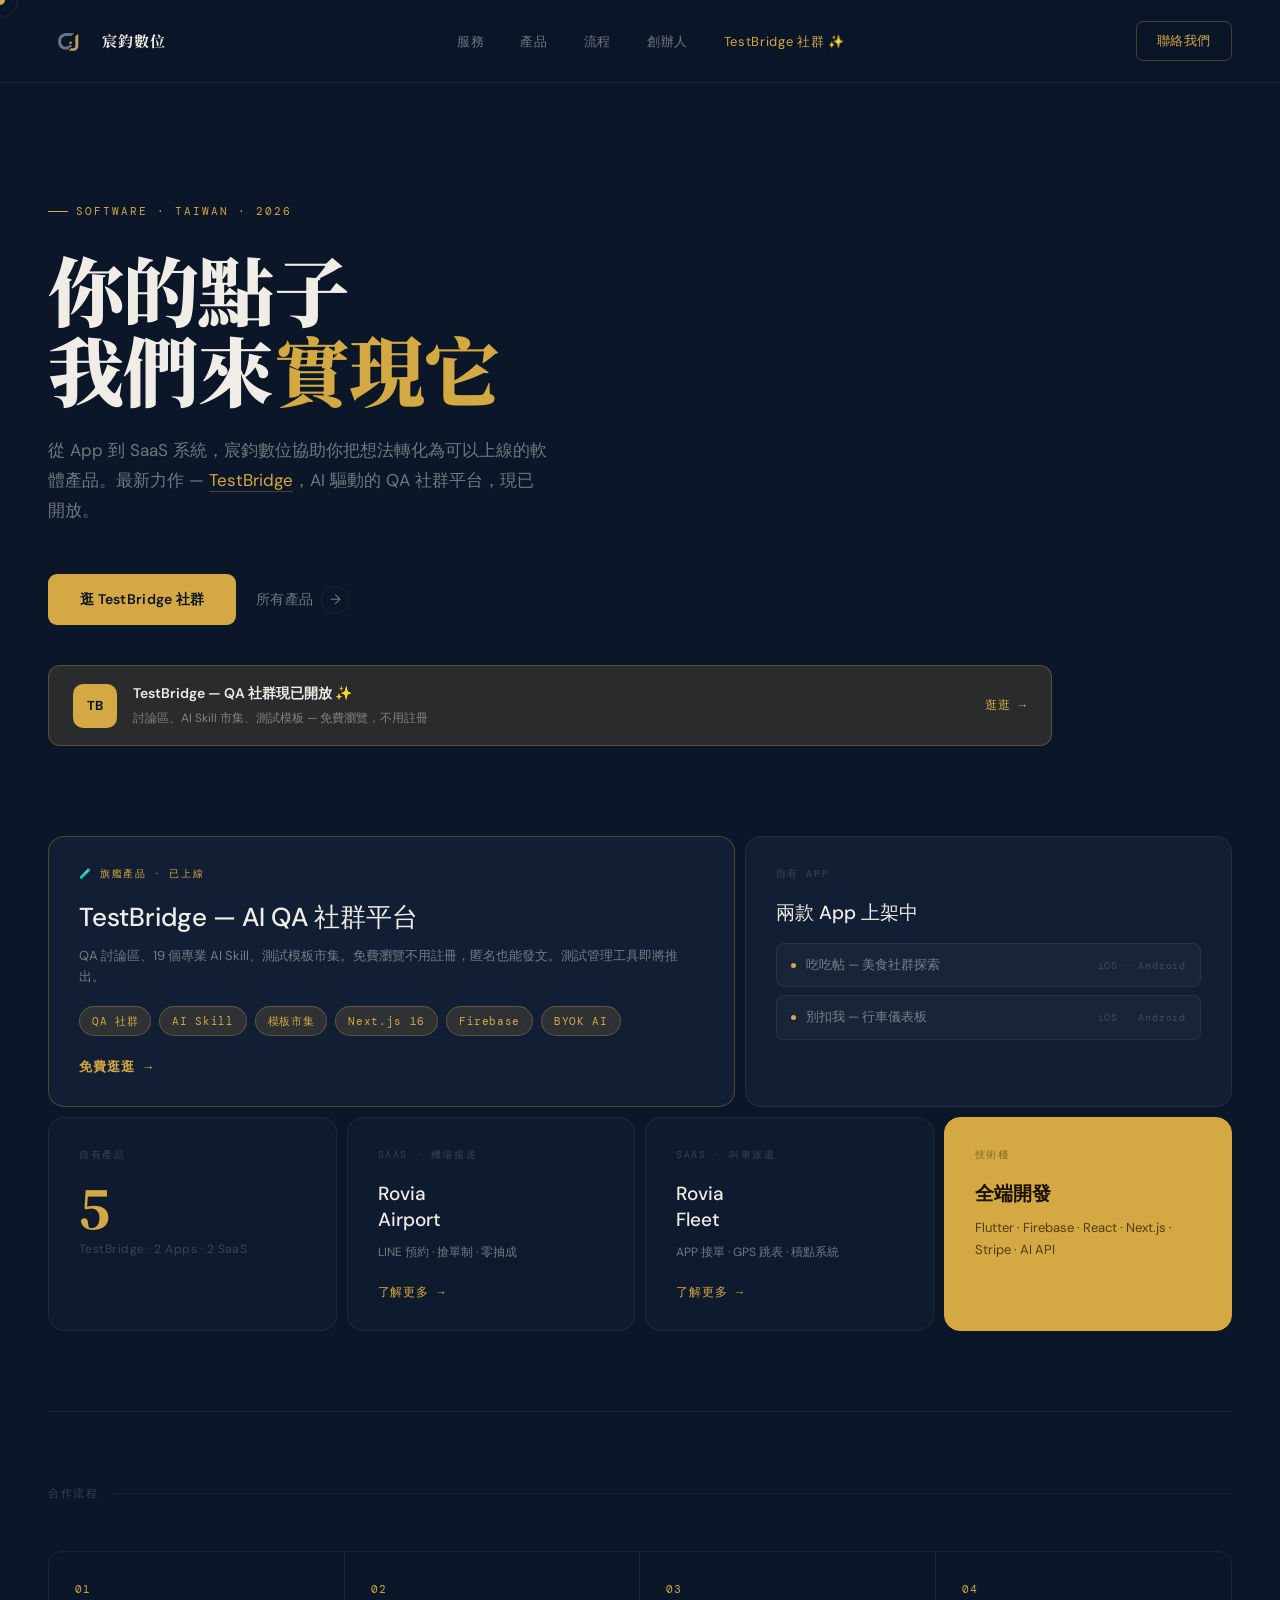
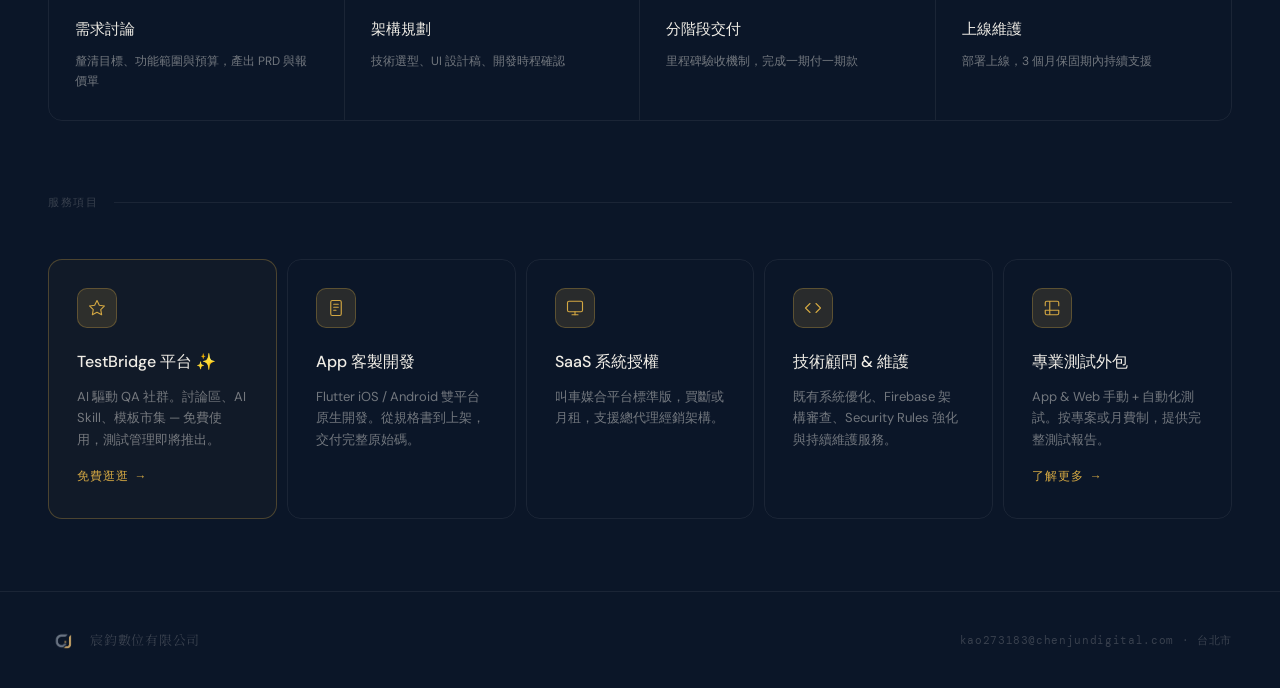
==== index.html @ acf4fe5e "Update favicon to official logo" ====
<!DOCTYPE html>
<html lang="zh-TW">
<head>
  <meta charset="UTF-8">
  <link rel="icon" type="image/png" href="/favicon.png?v=20260512">
  <meta name="viewport" content="width=device-width, initial-scale=1.0">
  <title>宸鈞數位 — 你的點子，我們來實現</title>
  <meta name="description" content="宸鈞數位是台灣軟體開發工作室，專注 Flutter、Firebase、React。App 客製開發、SaaS 系統授權、專業測試外包，一條龍服務。">
  <meta name="keywords" content="宸鈞數位, Flutter開發, Firebase, App開發, SaaS, 軟體外包, 台灣軟體公司, 叫車系統, 測試外包">
  <meta name="author" content="宸鈞數位有限公司">
  <link rel="canonical" href="https://chenjundigital.com/">

  <meta property="og:type" content="website">
  <meta property="og:url" content="https://chenjundigital.com/">
  <meta property="og:title" content="宸鈞數位 — 你的點子，我們來實現">
  <meta property="og:description" content="台灣軟體開發工作室。Flutter App、Firebase 後端、SaaS 系統授權、專業測試外包。">
  <meta property="og:image" content="https://chenjundigital.com/og-image.png">
  <meta property="og:locale" content="zh_TW">
  <meta property="og:site_name" content="宸鈞數位">

  <meta name="twitter:card" content="summary_large_image">
  <meta name="twitter:url" content="https://chenjundigital.com/">
  <meta name="twitter:title" content="宸鈞數位 — 你的點子，我們來實現">
  <meta name="twitter:description" content="台灣軟體開發工作室。Flutter App、Firebase 後端、SaaS 系統授權。">
  <meta name="twitter:image" content="https://chenjundigital.com/og-image.png">

  <script type="application/ld+json">
  {
    "@context": "https://schema.org",
    "@type": "Organization",
    "name": "宸鈞數位有限公司",
    "alternateName": "Chen-Jun Digital",
    "url": "https://chenjundigital.com",
    "logo": "https://chenjundigital.com/chenjun-logo.png",
    "contactPoint": {
      "@type": "ContactPoint",
      "email": "kao273183@chenjundigital.com",
      "contactType": "customer service",
      "availableLanguage": ["zh-TW", "en"]
    },
    "address": {
      "@type": "PostalAddress",
      "addressLocality": "台北市",
      "addressRegion": "大同區",
      "addressCountry": "TW"
    },
    "sameAs": [
      "https://github.com/kao273183"
    ]
  }
  </script>
  <link rel="preconnect" href="https://fonts.googleapis.com">
  <link rel="preconnect" href="https://fonts.gstatic.com" crossorigin>
  <link href="https://fonts.googleapis.com/css2?family=Noto+Serif+TC:wght@400;700;900&family=DM+Sans:ital,opsz,wght@0,9..40,300;0,9..40,400;0,9..40,500;1,9..40,300&family=DM+Mono:wght@400;500&display=swap" rel="stylesheet">
  <style>
    *, *::before, *::after { box-sizing: border-box; margin: 0; padding: 0; }

    :root {
      --bg: #0B1628;
      --bg2: #111E33;
      --bg3: #0E1A2D;
      --gold: #D4A843;
      --gold-dim: rgba(212,168,67,0.15);
      --text: #F0EDE6;
      --text-dim: rgba(240,237,230,0.45);
      --text-faint: rgba(240,237,230,0.2);
      --border: rgba(240,237,230,0.07);
      --border-gold: rgba(212,168,67,0.3);
      --serif: 'Noto Serif TC', serif;
      --sans: 'DM Sans', sans-serif;
      --mono: 'DM Mono', monospace;
    }

    html { scroll-behavior: smooth; }

    body {
      background: var(--bg);
      color: var(--text);
      font-family: var(--sans);
      font-size: 16px;
      line-height: 1.7;
      overflow-x: hidden;
    }

    body { cursor: none; }
    #cursor {
      position: fixed; top: 0; left: 0; pointer-events: none; z-index: 9999;
      width: 10px; height: 10px; background: var(--gold); border-radius: 50%;
      transform: translate(-50%,-50%);
      transition: transform 0.12s ease, opacity 0.2s;
    }
    #cursor-ring {
      position: fixed; top: 0; left: 0; pointer-events: none; z-index: 9998;
      width: 36px; height: 36px;
      border: 1px solid var(--gold-dim);
      border-radius: 50%;
      transform: translate(-50%,-50%);
      transition: transform 0.22s ease, width 0.2s, height 0.2s;
    }
    a:hover ~ #cursor, button:hover ~ #cursor { transform: translate(-50%,-50%) scale(2); }

    nav {
      position: sticky; top: 0; z-index: 100;
      display: flex; justify-content: space-between; align-items: center;
      padding: 20px 48px;
      background: rgba(11,22,40,0.85);
      backdrop-filter: blur(12px);
      border-bottom: 0.5px solid var(--border);
    }

    .logo {
      display: flex; align-items: center; gap: 12px;
      text-decoration: none;
    }
    .logo-mark {
      width: 42px;
      height: 42px;
      object-fit: contain;
      display: block;
    }
    .logo-name {
      font-family: var(--serif); font-size: 15px; font-weight: 700;
      color: var(--text); letter-spacing: 0.06em;
    }

    .nav-links {
      display: flex; gap: 36px; list-style: none;
    }
    .nav-links a {
      font-size: 13px; color: var(--text-dim);
      text-decoration: none; letter-spacing: 0.05em;
      transition: color 0.2s;
    }
    .nav-links a:hover { color: var(--text); }

    .nav-cta {
      font-size: 13px; font-weight: 500;
      color: var(--gold); border: 0.5px solid var(--border-gold);
      padding: 8px 20px; border-radius: 7px;
      text-decoration: none; letter-spacing: 0.04em;
      transition: background 0.2s;
    }
    .nav-cta:hover { background: var(--gold-dim); }

    .hero {
      padding: 110px 48px 90px;
      max-width: 1100px;
      opacity: 0; animation: fadeUp 0.8s 0.1s ease forwards;
    }

    .hero-tag {
      display: inline-flex; align-items: center; gap: 8px;
      font-family: var(--mono); font-size: 11px; letter-spacing: 0.18em;
      color: var(--gold); text-transform: uppercase; margin-bottom: 28px;
    }
    .hero-tag::before {
      content: ''; width: 20px; height: 1px; background: var(--gold);
    }

    .hero-title {
      font-family: var(--serif); font-size: clamp(48px, 7vw, 76px);
      font-weight: 900; line-height: 1.05; letter-spacing: -0.01em;
      color: var(--text); margin-bottom: 28px;
    }
    .hero-title .accent { color: var(--gold); }

    .hero-sub {
      font-size: 17px; color: var(--text-dim); line-height: 1.75;
      max-width: 500px; margin-bottom: 48px;
    }

    .hero-actions { display: flex; gap: 20px; align-items: center; }

    .btn-primary {
      background: var(--gold); color: #0B1628;
      font-size: 14px; font-weight: 600;
      padding: 14px 32px; border-radius: 9px;
      text-decoration: none; letter-spacing: 0.02em;
      transition: opacity 0.2s;
    }
    .btn-primary:hover { opacity: 0.88; }

    .btn-ghost {
      font-size: 14px; color: var(--text-dim);
      text-decoration: none; letter-spacing: 0.02em;
      display: flex; align-items: center; gap: 8px;
      transition: color 0.2s;
    }
    .btn-ghost:hover { color: var(--text); }
    .btn-ghost .arrow {
      display: inline-flex; align-items: center; justify-content: center;
      width: 28px; height: 28px; border: 0.5px solid var(--border);
      border-radius: 50%; font-size: 14px;
      transition: transform 0.2s, border-color 0.2s;
    }
    .btn-ghost:hover .arrow { transform: translateX(4px); border-color: rgba(240,237,230,0.3); }

    .bento {
      padding: 0 48px 80px;
      display: grid;
      grid-template-columns: repeat(12, 1fr);
      grid-template-rows: auto;
      gap: 10px;
      opacity: 0; animation: fadeUp 0.8s 0.3s ease forwards;
    }

    .bcard {
      border-radius: 16px; padding: 28px 30px;
      border: 0.5px solid var(--border);
      transition: border-color 0.25s;
    }
    .bcard:hover { border-color: rgba(240,237,230,0.14); }

    .bcard-label {
      font-family: var(--mono); font-size: 10px; letter-spacing: 0.16em;
      color: var(--text-faint); text-transform: uppercase; margin-bottom: 18px;
    }
    .bcard h3 {
      font-size: 19px; font-weight: 500; color: var(--text);
      line-height: 1.35; margin-bottom: 10px;
    }
    .bcard p {
      font-size: 13px; color: var(--text-dim); line-height: 1.65;
    }

    .bc1 { grid-column: span 5; background: var(--bg2); }
    .bc2 { grid-column: span 7; background: var(--bg2); }
    .bc3 { grid-column: span 3; background: var(--bg3); }
    .bc4 { grid-column: span 3; background: var(--bg3); }
    .bc4b { grid-column: span 3; background: var(--bg3); }
    .bc5 { grid-column: span 3; background: var(--gold); border-color: var(--gold); }
    .bc5:hover { border-color: var(--gold); opacity: 0.95; }

    .bc5 .bcard-label { color: rgba(10,8,0,0.4); }
    .bc5 h3 { color: #1A1000; font-weight: 600; }
    .bc5 p { color: rgba(26,16,0,0.6); }

    .stat-num {
      font-family: var(--serif); font-size: 52px; font-weight: 900;
      color: var(--gold); letter-spacing: -0.02em; line-height: 1;
      margin: 8px 0 6px;
    }
    .stat-sub { font-size: 12px; color: var(--text-faint); letter-spacing: 0.04em; }

    .product-list { display: flex; flex-direction: column; gap: 8px; margin-top: 18px; }
    .product-item {
      display: flex; align-items: center; gap: 10px;
      font-size: 13px; color: var(--text-dim);
      padding: 10px 14px;
      background: rgba(240,237,230,0.03);
      border: 0.5px solid var(--border);
      border-radius: 8px;
      transition: background 0.2s;
    }
    .product-item:hover { background: rgba(240,237,230,0.06); }
    .pdot { width: 5px; height: 5px; border-radius: 50%; background: var(--gold); flex-shrink: 0; }
    .ptag {
      margin-left: auto; font-family: var(--mono); font-size: 10px;
      color: var(--text-faint); letter-spacing: 0.08em;
    }

    .tech-tags { display: flex; flex-wrap: wrap; gap: 8px; margin-top: 16px; }
    .tech-tag {
      font-family: var(--mono); font-size: 11px; letter-spacing: 0.06em;
      color: var(--gold); background: var(--gold-dim);
      padding: 5px 12px; border-radius: 20px;
      border: 0.5px solid var(--border-gold);
    }

    .rule {
      margin: 0 48px;
      border: none;
      border-top: 0.5px solid var(--border);
    }

    .process-section {
      padding: 72px 48px;
      opacity: 0; animation: fadeUp 0.8s 0.5s ease forwards;
    }
    .section-header {
      display: flex; align-items: center; gap: 16px; margin-bottom: 48px;
    }
    .section-header .tag {
      font-family: var(--mono); font-size: 11px; letter-spacing: 0.14em;
      color: var(--text-faint); text-transform: uppercase;
    }
    .section-header::after {
      content: ''; flex: 1; height: 0.5px; background: var(--border);
    }

    .process-grid {
      display: grid; grid-template-columns: repeat(4,1fr); gap: 0;
      border: 0.5px solid var(--border); border-radius: 14px; overflow: hidden;
    }
    .pstep {
      padding: 28px 26px;
      border-right: 0.5px solid var(--border);
      transition: background 0.2s;
    }
    .pstep:last-child { border-right: none; }
    .pstep:hover { background: rgba(240,237,230,0.025); }

    .pnum {
      font-family: var(--mono); font-size: 11px; color: var(--gold);
      letter-spacing: 0.1em; margin-bottom: 18px;
    }
    .pstep h4 {
      font-size: 15px; font-weight: 500; color: var(--text);
      margin-bottom: 10px;
    }
    .pstep p { font-size: 12px; color: var(--text-dim); line-height: 1.65; }

    .services-section {
      padding: 0 48px 72px;
      opacity: 0; animation: fadeUp 0.8s 0.6s ease forwards;
    }
    .services-grid {
      display: grid; grid-template-columns: repeat(3,1fr); gap: 10px;
    }
    .scard {
      border: 0.5px solid var(--border); border-radius: 14px;
      padding: 28px 28px 32px;
      transition: border-color 0.25s, background 0.25s;
    }
    .scard:hover { border-color: var(--border-gold); background: rgba(212,168,67,0.03); }
    .scard-icon {
      width: 40px; height: 40px; border-radius: 10px;
      background: var(--gold-dim); border: 0.5px solid var(--border-gold);
      display: flex; align-items: center; justify-content: center;
      margin-bottom: 20px;
    }
    .scard-icon svg { width: 18px; height: 18px; stroke: var(--gold); fill: none; stroke-width: 1.5; stroke-linecap: round; stroke-linejoin: round; }
    .scard h4 { font-size: 16px; font-weight: 500; color: var(--text); margin-bottom: 10px; }
    .scard p { font-size: 13px; color: var(--text-dim); line-height: 1.65; }

    footer {
      padding: 32px 48px;
      border-top: 0.5px solid var(--border);
      display: flex; justify-content: space-between; align-items: center;
    }
    .footer-logo { display: flex; align-items: center; gap: 10px; text-decoration: none; }
    .footer-logo span { font-family: var(--serif); font-size: 13px; color: var(--text-faint); letter-spacing: 0.06em; }
    .footer-right { font-family: var(--mono); font-size: 11px; color: var(--text-faint); letter-spacing: 0.06em; }

    @keyframes fadeUp {
      from { opacity: 0; transform: translateY(20px); }
      to   { opacity: 1; transform: translateY(0); }
    }

    @media (max-width: 900px) {
      nav { padding: 18px 24px; }
      .nav-links { display: none; }
      .hero { padding: 72px 24px 60px; }
      .bento { padding: 0 24px 60px; grid-template-columns: 1fr; }
      .bc1,.bc2,.bc3,.bc4,.bc4b,.bc5 { grid-column: span 1; }
      .process-section,.services-section { padding: 48px 24px; }
      .process-grid { grid-template-columns: 1fr 1fr; }
      .services-grid { grid-template-columns: 1fr; }
      footer { padding: 24px; flex-direction: column; gap: 12px; text-align: center; }
      body { cursor: auto; }
      #cursor, #cursor-ring { display: none; }
      .rule { margin: 0 24px; }
    }
  </style>
</head>
<body>

  <div id="cursor"></div>
  <div id="cursor-ring"></div>

  <nav>
    <a href="#" class="logo">
      <img class="logo-mark" src="chenjun-logo.png" alt="宸鈞數位 logo">
      <span class="logo-name">宸鈞數位</span>
    </a>
    <ul class="nav-links">
      <li><a href="#services">服務</a></li>
      <li><a href="#products">產品</a></li>
      <li><a href="#process">流程</a></li>
      <li><a href="founder.html">創辦人</a></li>
      <li><a href="https://testbridge.chenjundigital.com" style="color:var(--gold)">TestBridge 社群 ✨</a></li>
    </ul>
    <a href="mailto:kao273183@chenjundigital.com" class="nav-cta">聯絡我們</a>
  </nav>

  <section class="hero">
    <div class="hero-tag">Software · Taiwan · 2026</div>
    <h1 class="hero-title">
      你的點子<br>
      我們來<span class="accent">實現它</span>
    </h1>
    <p class="hero-sub">
      從 App 到 SaaS 系統，宸鈞數位協助你把想法轉化為可以上線的軟體產品。最新力作 — <a href="https://testbridge.chenjundigital.com" style="color:var(--gold);text-decoration:none;border-bottom:1px solid var(--border-gold)">TestBridge</a>，AI 驅動的 QA 社群平台，現已開放。
    </p>
    <div class="hero-actions">
      <a href="https://testbridge.chenjundigital.com" class="btn-primary">逛 TestBridge 社群</a>
      <a href="#products" class="btn-ghost">
        所有產品
        <span class="arrow">→</span>
      </a>
    </div>

    <a href="https://testbridge.chenjundigital.com" style="display:flex;align-items:center;gap:16px;margin-top:40px;padding:16px 24px;border-radius:12px;border:0.5px solid var(--border-gold);background:var(--gold-dim);text-decoration:none;transition:background 0.2s;cursor:none" onmouseover="this.style.background='rgba(212,168,67,0.25)'" onmouseout="this.style.background='var(--gold-dim)'">
      <div style="width:44px;height:44px;border-radius:10px;background:var(--gold);display:flex;align-items:center;justify-content:center;font-weight:700;font-size:13px;color:#0B1628;flex-shrink:0">TB</div>
      <div style="flex:1">
        <div style="font-size:14px;font-weight:600;color:var(--text)">TestBridge — QA 社群現已開放 ✨</div>
        <div style="font-size:12px;color:var(--text-dim);margin-top:2px">討論區、AI Skill 市集、測試模板 — 免費瀏覽，不用註冊</div>
      </div>
      <div style="font-family:var(--mono);font-size:12px;color:var(--gold);letter-spacing:0.08em;flex-shrink:0">逛逛 →</div>
    </a>
  </section>

  <div class="bento" id="products">

    <a href="https://testbridge.chenjundigital.com" class="bcard bc2" style="text-decoration:none;display:block;cursor:none;border-color:var(--border-gold)">
      <div class="bcard-label" style="color:var(--gold)">🧪 旗艦產品 · 已上線</div>
      <h3 style="font-size:26px">TestBridge — AI QA 社群平台</h3>
      <p>QA 討論區、19 個專業 AI Skill、測試模板市集。免費瀏覽不用註冊，匿名也能發文。測試管理工具即將推出。</p>
      <div class="tech-tags" style="margin-top:18px">
        <span class="tech-tag">QA 社群</span>
        <span class="tech-tag">AI Skill</span>
        <span class="tech-tag">模板市集</span>
        <span class="tech-tag">Next.js 16</span>
        <span class="tech-tag">Firebase</span>
        <span class="tech-tag">BYOK AI</span>
      </div>
      <div style="margin-top:20px;font-size:13px;color:var(--gold);font-family:var(--mono);letter-spacing:0.08em;font-weight:600">免費逛逛 →</div>
    </a>

    <div class="bcard bc1">
      <div class="bcard-label">自有 App</div>
      <h3>兩款 App 上架中</h3>
      <div class="product-list">
        <a href="eaten/" class="product-item" style="text-decoration:none;cursor:none">
          <div class="pdot"></div>
          吃吃帖 — 美食社群探索
          <span class="ptag">iOS · Android</span>
        </a>
        <a href="nokou/" class="product-item" style="text-decoration:none;cursor:none">
          <div class="pdot"></div>
          別扣我 — 行車儀表板
          <span class="ptag">iOS · Android</span>
        </a>
      </div>
    </div>

    <div class="bcard bc3">
      <div class="bcard-label">自有產品</div>
      <div class="stat-num">5</div>
      <div class="stat-sub">TestBridge · 2 Apps · 2 SaaS</div>
    </div>

    <a href="rovia.html" class="bcard bc4" style="text-decoration:none;display:block;cursor:none">
      <div class="bcard-label">SaaS · 機場接送</div>
      <h3>Rovia<br>Airport</h3>
      <p style="font-size:12px;margin-top:10px;line-height:1.6">LINE 預約 · 搶單制 · 零抽成</p>
      <div style="margin-top:20px;font-size:12px;color:var(--gold);font-family:var(--mono);letter-spacing:0.08em">了解更多 →</div>
    </a>

    <a href="rovia-fleet.html" class="bcard bc4b" style="text-decoration:none;display:block;cursor:none">
      <div class="bcard-label">SaaS · 叫車派遣</div>
      <h3>Rovia<br>Fleet</h3>
      <p style="font-size:12px;margin-top:10px;line-height:1.6">APP 接單 · GPS 跳表 · 積點系統</p>
      <div style="margin-top:20px;font-size:12px;color:var(--gold);font-family:var(--mono);letter-spacing:0.08em">了解更多 →</div>
    </a>

    <div class="bcard bc5">
      <div class="bcard-label">技術棧</div>
      <h3 style="color:#1A1000">全端開發</h3>
      <p style="color:rgba(26,16,0,0.7)">Flutter · Firebase · React · Next.js · Stripe · AI API</p>
    </div>

  </div>

  <hr class="rule">

  <section class="process-section" id="process">
    <div class="section-header">
      <span class="tag">合作流程</span>
    </div>
    <div class="process-grid">
      <div class="pstep">
        <div class="pnum">01</div>
        <h4>需求討論</h4>
        <p>釐清目標、功能範圍與預算，產出 PRD 與報價單</p>
      </div>
      <div class="pstep">
        <div class="pnum">02</div>
        <h4>架構規劃</h4>
        <p>技術選型、UI 設計稿、開發時程確認</p>
      </div>
      <div class="pstep">
        <div class="pnum">03</div>
        <h4>分階段交付</h4>
        <p>里程碑驗收機制，完成一期付一期款</p>
      </div>
      <div class="pstep">
        <div class="pnum">04</div>
        <h4>上線維護</h4>
        <p>部署上線，3 個月保固期內持續支援</p>
      </div>
    </div>
  </section>

  <section class="services-section" id="services">
    <div class="section-header">
      <span class="tag">服務項目</span>
    </div>
    <div class="services-grid" style="grid-template-columns:repeat(5,1fr)">
      <a href="https://testbridge.chenjundigital.com" class="scard" style="text-decoration:none;cursor:none;border-color:var(--border-gold);background:rgba(212,168,67,0.03)">
        <div class="scard-icon">
          <svg viewBox="0 0 24 24"><path d="M12 2l3.09 6.26L22 9.27l-5 4.87 1.18 6.88L12 17.77l-6.18 3.25L7 14.14 2 9.27l6.91-1.01L12 2z"/></svg>
        </div>
        <h4>TestBridge 平台 ✨</h4>
        <p>AI 驅動 QA 社群。討論區、AI Skill、模板市集 — 免費使用，測試管理即將推出。</p>
        <div style="margin-top:16px;font-size:12px;color:var(--gold);font-family:var(--mono);letter-spacing:.08em">免費逛逛 →</div>
      </a>
      <div class="scard">
        <div class="scard-icon">
          <svg viewBox="0 0 24 24"><rect x="5" y="2" width="14" height="20" rx="2"/><line x1="9" y1="7" x2="15" y2="7"/><line x1="9" y1="11" x2="15" y2="11"/><line x1="9" y1="15" x2="12" y2="15"/></svg>
        </div>
        <h4>App 客製開發</h4>
        <p>Flutter iOS / Android 雙平台原生開發。從規格書到上架，交付完整原始碼。</p>
      </div>
      <div class="scard">
        <div class="scard-icon">
          <svg viewBox="0 0 24 24"><rect x="2" y="3" width="20" height="14" rx="2"/><line x1="8" y1="21" x2="16" y2="21"/><line x1="12" y1="17" x2="12" y2="21"/></svg>
        </div>
        <h4>SaaS 系統授權</h4>
        <p>叫車媒合平台標準版，買斷或月租，支援總代理經銷架構。</p>
      </div>
      <div class="scard">
        <div class="scard-icon">
          <svg viewBox="0 0 24 24"><polyline points="16 18 22 12 16 6"/><polyline points="8 6 2 12 8 18"/></svg>
        </div>
        <h4>技術顧問 & 維護</h4>
        <p>既有系統優化、Firebase 架構審查、Security Rules 強化與持續維護服務。</p>
      </div>
      <a href="testing.html" class="scard" style="text-decoration:none;cursor:none">
        <div class="scard-icon">
          <svg viewBox="0 0 24 24"><path d="M9 3H5a2 2 0 0 0-2 2v4m6-6h10a2 2 0 0 1 2 2v4M9 3v18m0 0h10a2 2 0 0 0 2-2v-4M9 21H5a2 2 0 0 1-2-2v-4m0 0h18"/></svg>
        </div>
        <h4>專業測試外包</h4>
        <p>App & Web 手動 + 自動化測試。按專案或月費制，提供完整測試報告。</p>
        <div style="margin-top:16px;font-size:12px;color:var(--gold);font-family:var(--mono);letter-spacing:.08em">了解更多 →</div>
      </a>
    </div>
  </section>

  <footer id="about">
    <a href="#" class="footer-logo">
      <img class="logo-mark" src="chenjun-logo.png" alt="宸鈞數位 logo" style="width:32px;height:32px">
      <span>宸鈞數位有限公司</span>
    </a>
    <div class="footer-right">kao273183@chenjundigital.com · 台北市</div>
  </footer>

  <script>
    const cursor = document.getElementById('cursor');
    const ring = document.getElementById('cursor-ring');
    let mx = 0, my = 0, rx = 0, ry = 0;

    document.addEventListener('mousemove', e => {
      mx = e.clientX; my = e.clientY;
      cursor.style.left = mx + 'px';
      cursor.style.top  = my + 'px';
    });

    function animRing() {
      rx += (mx - rx) * 0.12;
      ry += (my - ry) * 0.12;
      ring.style.left = rx + 'px';
      ring.style.top  = ry + 'px';
      requestAnimationFrame(animRing);
    }
    animRing();

    document.querySelectorAll('a, button').forEach(el => {
      el.addEventListener('mouseenter', () => {
        cursor.style.transform = 'translate(-50%,-50%) scale(2)';
        ring.style.width = '52px'; ring.style.height = '52px';
      });
      el.addEventListener('mouseleave', () => {
        cursor.style.transform = 'translate(-50%,-50%) scale(1)';
        ring.style.width = '36px'; ring.style.height = '36px';
      });
    });
  </script>
</body>
</html>
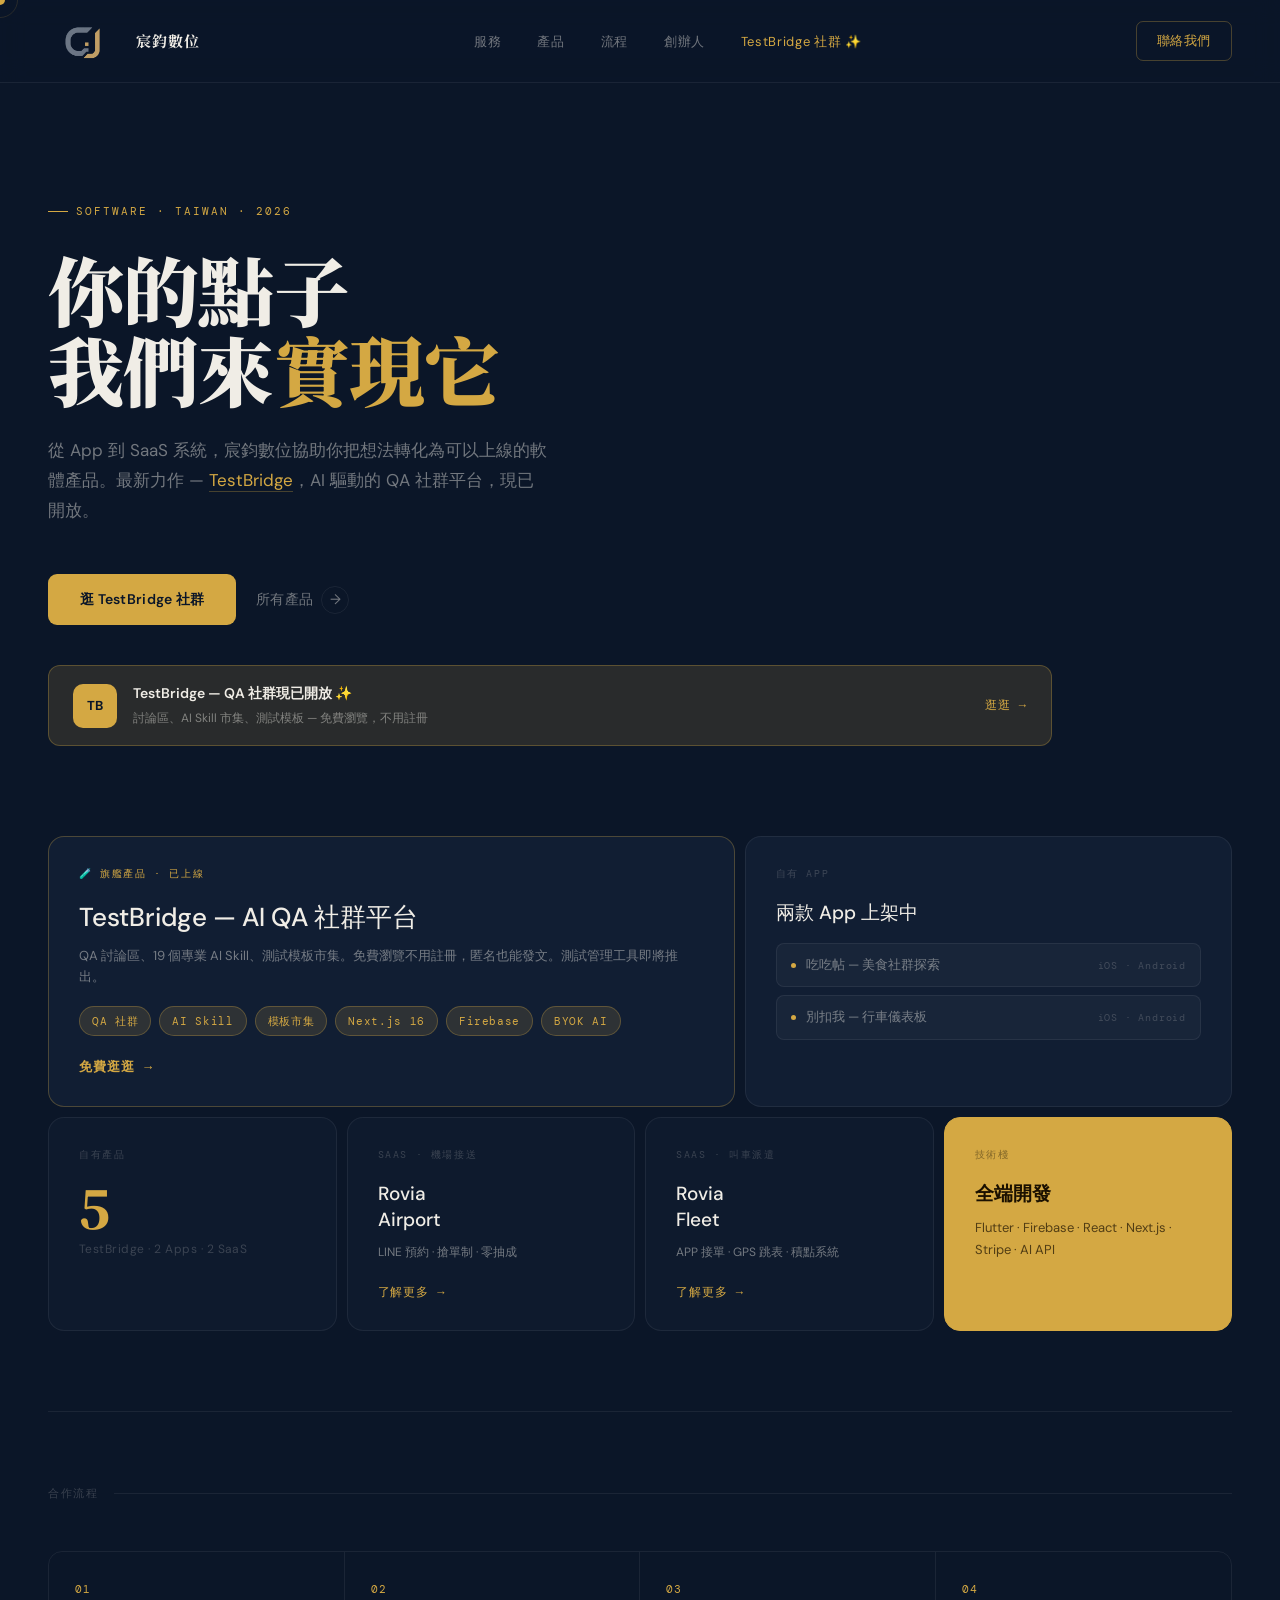
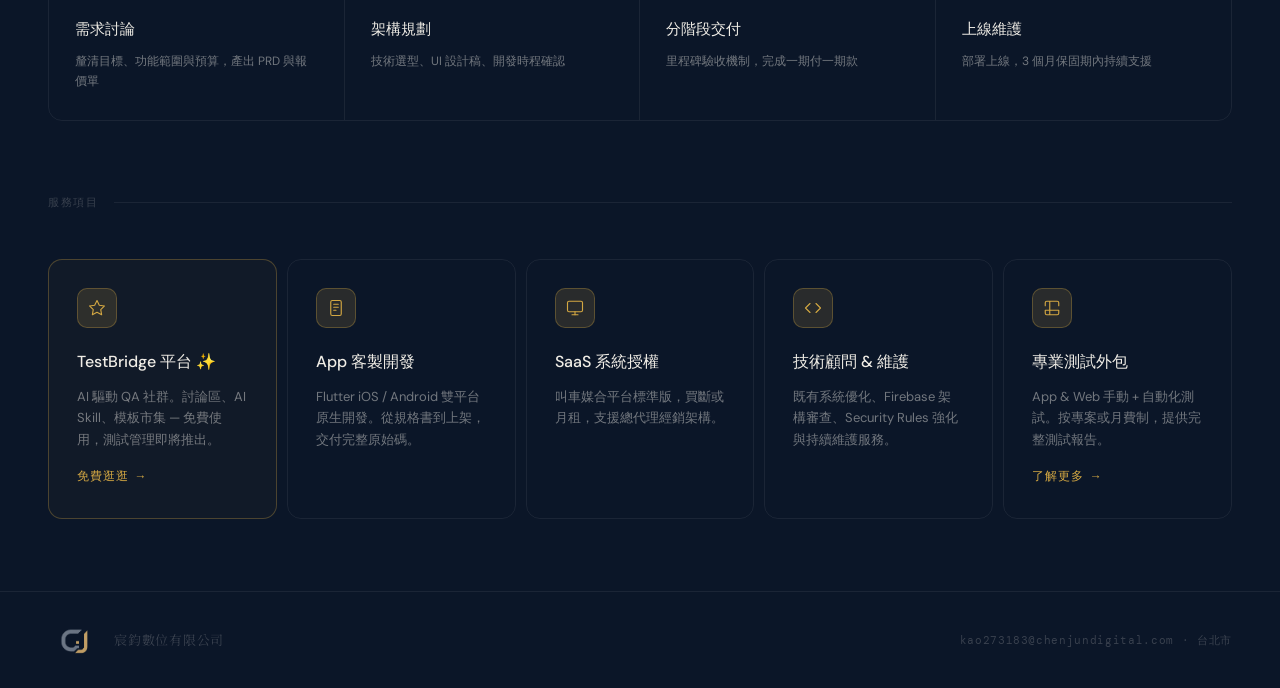
==== commit 6bb2c036: "Make header logo more visible" ====
--- a/index.html
+++ b/index.html
@@ -109,14 +109,16 @@
     }
 
     .logo {
-      display: flex; align-items: center; gap: 12px;
+      display: flex; align-items: center; gap: 14px;
       text-decoration: none;
     }
     .logo-mark {
-      width: 42px;
+      width: 74px;
       height: 42px;
       object-fit: contain;
+      object-position: left center;
       display: block;
+      flex-shrink: 0;
     }
     .logo-name {
       font-family: var(--serif); font-size: 15px; font-weight: 700;
@@ -549,7 +551,7 @@
 
   <footer id="about">
     <a href="#" class="footer-logo">
-      <img class="logo-mark" src="chenjun-logo.png" alt="宸鈞數位 logo" style="width:32px;height:32px">
+      <img class="logo-mark" src="chenjun-logo.png" alt="宸鈞數位 logo" style="width:56px;height:32px">
       <span>宸鈞數位有限公司</span>
     </a>
     <div class="footer-right">kao273183@chenjundigital.com · 台北市</div>
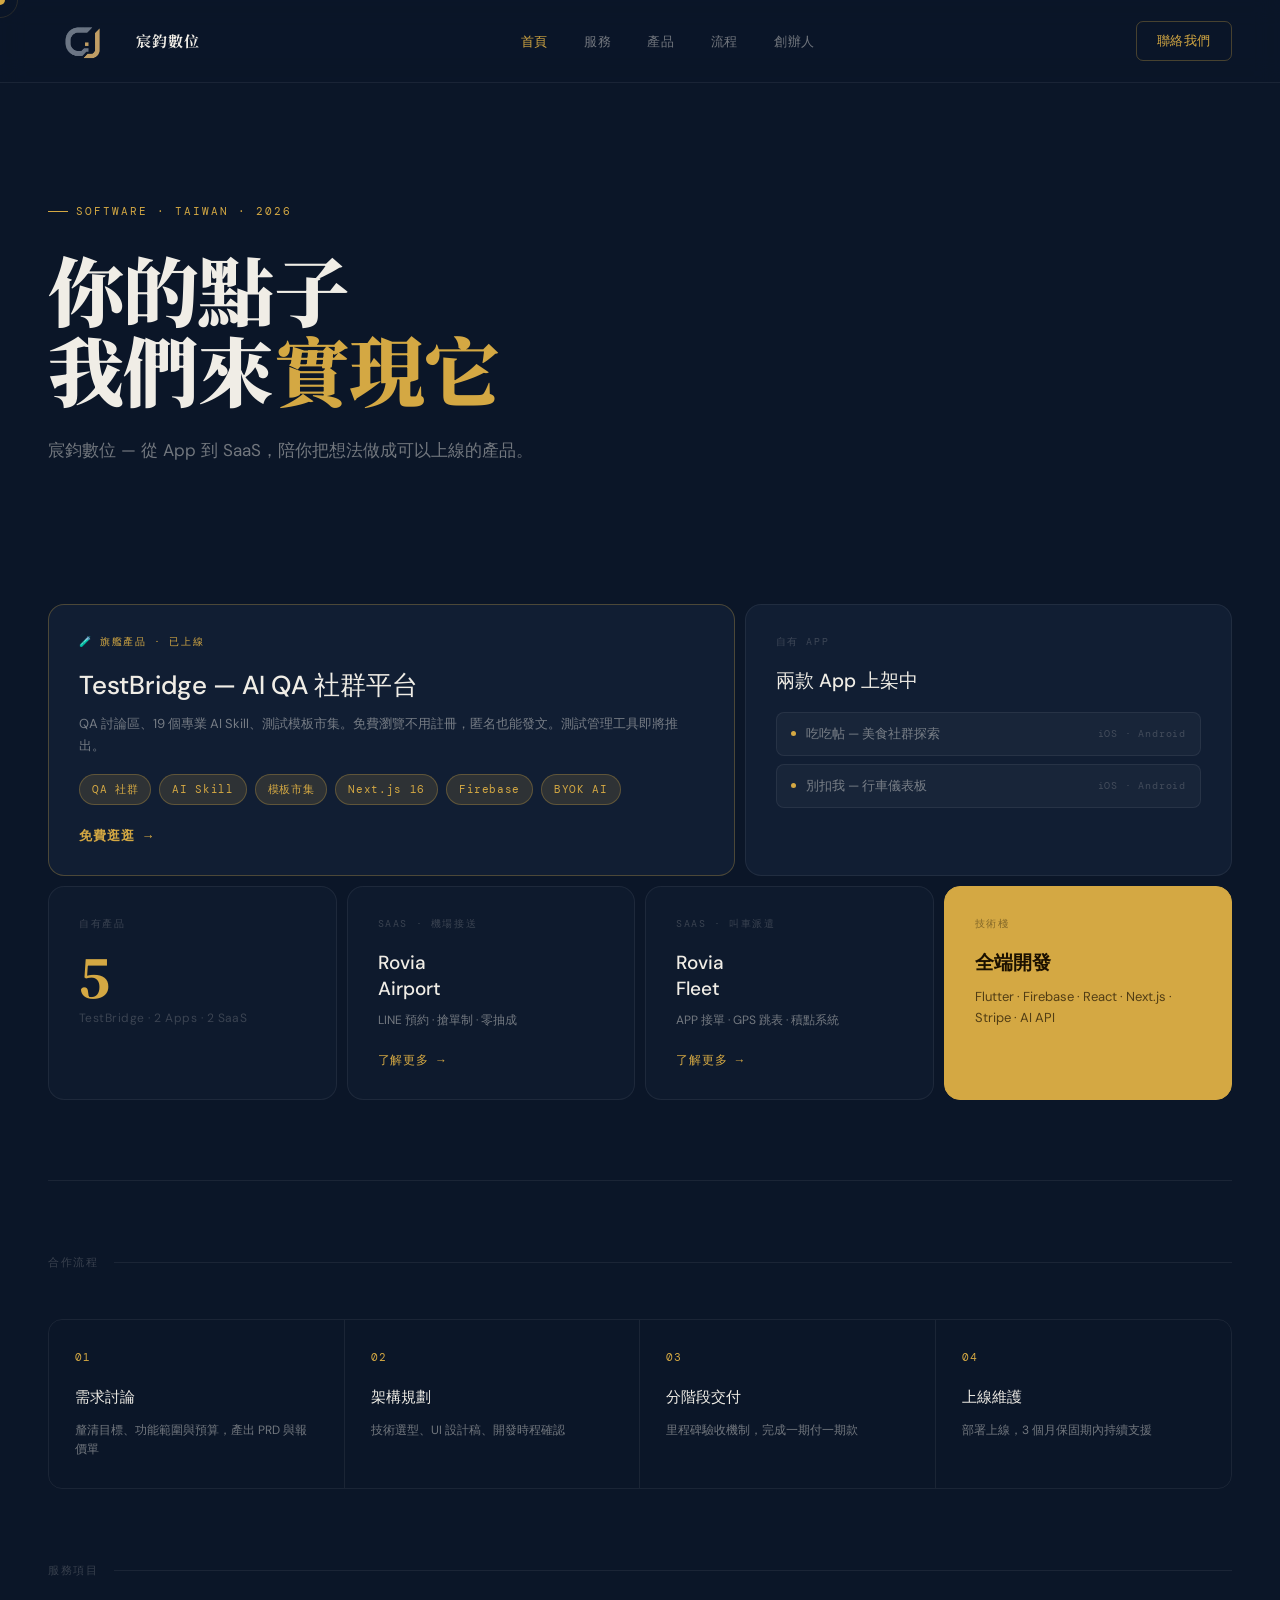
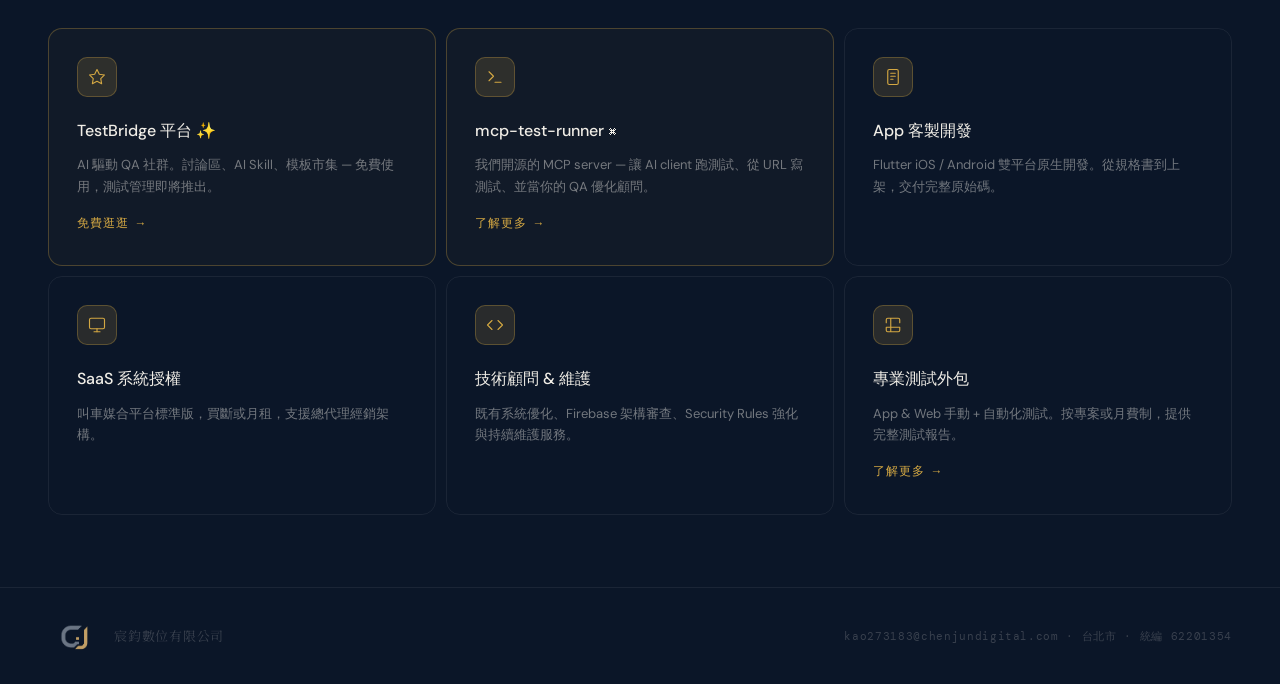
==== commit 141a367e: "Refresh site: nav, hero copy, footer info, unified subpage style - Nav: add 首頁 link, drop gold TestB" ====
--- a/index.html
+++ b/index.html
@@ -133,7 +133,8 @@
       text-decoration: none; letter-spacing: 0.05em;
       transition: color 0.2s;
     }
-    .nav-links a:hover { color: var(--text); }
+    .nav-links a:hover,
+    .nav-links a.active { color: var(--gold); }
 
     .nav-cta {
       font-size: 13px; font-weight: 500;
@@ -319,6 +320,9 @@
     .services-grid {
       display: grid; grid-template-columns: repeat(3,1fr); gap: 10px;
     }
+    .services-grid-wide {
+      grid-template-columns: repeat(5,1fr);
+    }
     .scard {
       border: 0.5px solid var(--border); border-radius: 14px;
       padding: 28px 28px 32px;
@@ -350,18 +354,57 @@
     }
 
     @media (max-width: 900px) {
-      nav { padding: 18px 24px; }
-      .nav-links { display: none; }
-      .hero { padding: 72px 24px 60px; }
-      .bento { padding: 0 24px 60px; grid-template-columns: 1fr; }
+      nav {
+        padding: 18px 20px;
+        flex-wrap: wrap;
+        gap: 14px 18px;
+      }
+      .logo { gap: 10px; }
+      .logo-mark {
+        width: 62px;
+        height: 34px;
+      }
+      .logo-name { font-size: 14px; }
+      .nav-links {
+        display: flex;
+        order: 3;
+        width: 100%;
+        flex-wrap: wrap;
+        gap: 12px 18px;
+        padding-top: 8px;
+      }
+      .nav-links a { font-size: 12px; }
+      .nav-cta {
+        margin-left: auto;
+        padding: 8px 16px;
+      }
+      .hero {
+        padding: 64px 20px 56px;
+        max-width: none;
+      }
+      .hero-sub {
+        max-width: none;
+        margin-bottom: 32px;
+      }
+      .hero-actions {
+        flex-direction: column;
+        align-items: stretch;
+      }
+      .btn-primary,
+      .btn-ghost {
+        width: 100%;
+        justify-content: center;
+      }
+      .bento { padding: 0 20px 56px; grid-template-columns: 1fr; }
       .bc1,.bc2,.bc3,.bc4,.bc4b,.bc5 { grid-column: span 1; }
-      .process-section,.services-section { padding: 48px 24px; }
-      .process-grid { grid-template-columns: 1fr 1fr; }
+      .process-section,.services-section { padding: 44px 20px; }
+      .process-grid { grid-template-columns: 1fr; }
       .services-grid { grid-template-columns: 1fr; }
-      footer { padding: 24px; flex-direction: column; gap: 12px; text-align: center; }
+      .services-grid-wide { grid-template-columns: 1fr; }
+      footer { padding: 24px 20px; flex-direction: column; gap: 12px; text-align: center; }
       body { cursor: auto; }
       #cursor, #cursor-ring { display: none; }
-      .rule { margin: 0 24px; }
+      .rule { margin: 0 20px; }
     }
   </style>
 </head>
@@ -376,11 +419,11 @@
       <span class="logo-name">宸鈞數位</span>
     </a>
     <ul class="nav-links">
+      <li><a href="#" class="active">首頁</a></li>
       <li><a href="#services">服務</a></li>
       <li><a href="#products">產品</a></li>
       <li><a href="#process">流程</a></li>
       <li><a href="founder.html">創辦人</a></li>
-      <li><a href="https://testbridge.chenjundigital.com" style="color:var(--gold)">TestBridge 社群 ✨</a></li>
     </ul>
     <a href="mailto:kao273183@chenjundigital.com" class="nav-cta">聯絡我們</a>
   </nav>
@@ -392,24 +435,8 @@
       我們來<span class="accent">實現它</span>
     </h1>
     <p class="hero-sub">
-      從 App 到 SaaS 系統，宸鈞數位協助你把想法轉化為可以上線的軟體產品。最新力作 — <a href="https://testbridge.chenjundigital.com" style="color:var(--gold);text-decoration:none;border-bottom:1px solid var(--border-gold)">TestBridge</a>，AI 驅動的 QA 社群平台，現已開放。
+      宸鈞數位 — 從 App 到 SaaS，陪你把想法做成可以上線的產品。
     </p>
-    <div class="hero-actions">
-      <a href="https://testbridge.chenjundigital.com" class="btn-primary">逛 TestBridge 社群</a>
-      <a href="#products" class="btn-ghost">
-        所有產品
-        <span class="arrow">→</span>
-      </a>
-    </div>
-
-    <a href="https://testbridge.chenjundigital.com" style="display:flex;align-items:center;gap:16px;margin-top:40px;padding:16px 24px;border-radius:12px;border:0.5px solid var(--border-gold);background:var(--gold-dim);text-decoration:none;transition:background 0.2s;cursor:none" onmouseover="this.style.background='rgba(212,168,67,0.25)'" onmouseout="this.style.background='var(--gold-dim)'">
-      <div style="width:44px;height:44px;border-radius:10px;background:var(--gold);display:flex;align-items:center;justify-content:center;font-weight:700;font-size:13px;color:#0B1628;flex-shrink:0">TB</div>
-      <div style="flex:1">
-        <div style="font-size:14px;font-weight:600;color:var(--text)">TestBridge — QA 社群現已開放 ✨</div>
-        <div style="font-size:12px;color:var(--text-dim);margin-top:2px">討論區、AI Skill 市集、測試模板 — 免費瀏覽，不用註冊</div>
-      </div>
-      <div style="font-family:var(--mono);font-size:12px;color:var(--gold);letter-spacing:0.08em;flex-shrink:0">逛逛 →</div>
-    </a>
   </section>
 
   <div class="bento" id="products">
@@ -508,7 +535,8 @@
     <div class="section-header">
       <span class="tag">服務項目</span>
     </div>
-    <div class="services-grid" style="grid-template-columns:repeat(5,1fr)">
+    <div class="services-grid">
+
       <a href="https://testbridge.chenjundigital.com" class="scard" style="text-decoration:none;cursor:none;border-color:var(--border-gold);background:rgba(212,168,67,0.03)">
         <div class="scard-icon">
           <svg viewBox="0 0 24 24"><path d="M12 2l3.09 6.26L22 9.27l-5 4.87 1.18 6.88L12 17.77l-6.18 3.25L7 14.14 2 9.27l6.91-1.01L12 2z"/></svg>
@@ -516,6 +544,14 @@
         <h4>TestBridge 平台 ✨</h4>
         <p>AI 驅動 QA 社群。討論區、AI Skill、模板市集 — 免費使用，測試管理即將推出。</p>
         <div style="margin-top:16px;font-size:12px;color:var(--gold);font-family:var(--mono);letter-spacing:.08em">免費逛逛 →</div>
+      </a>
+      <a href="https://mcp.chenjundigital.com" class="scard" style="text-decoration:none;cursor:none;border-color:var(--border-gold);background:rgba(212,168,67,0.03)">
+        <div class="scard-icon">
+          <svg viewBox="0 0 24 24"><polyline points="4 17 10 11 4 5"/><line x1="12" y1="19" x2="20" y2="19"/></svg>
+        </div>
+        <h4>mcp-test-runner ⌘</h4>
+        <p>我們開源的 MCP server — 讓 AI client 跑測試、從 URL 寫測試、並當你的 QA 優化顧問。</p>
+        <div style="margin-top:16px;font-size:12px;color:var(--gold);font-family:var(--mono);letter-spacing:.08em">了解更多 →</div>
       </a>
       <div class="scard">
         <div class="scard-icon">
@@ -554,7 +590,7 @@
       <img class="logo-mark" src="chenjun-logo.png" alt="宸鈞數位 logo" style="width:56px;height:32px">
       <span>宸鈞數位有限公司</span>
     </a>
-    <div class="footer-right">kao273183@chenjundigital.com · 台北市</div>
+    <div class="footer-right">kao273183@chenjundigital.com · 台北市 · 統編 62201354</div>
   </footer>
 
   <script>
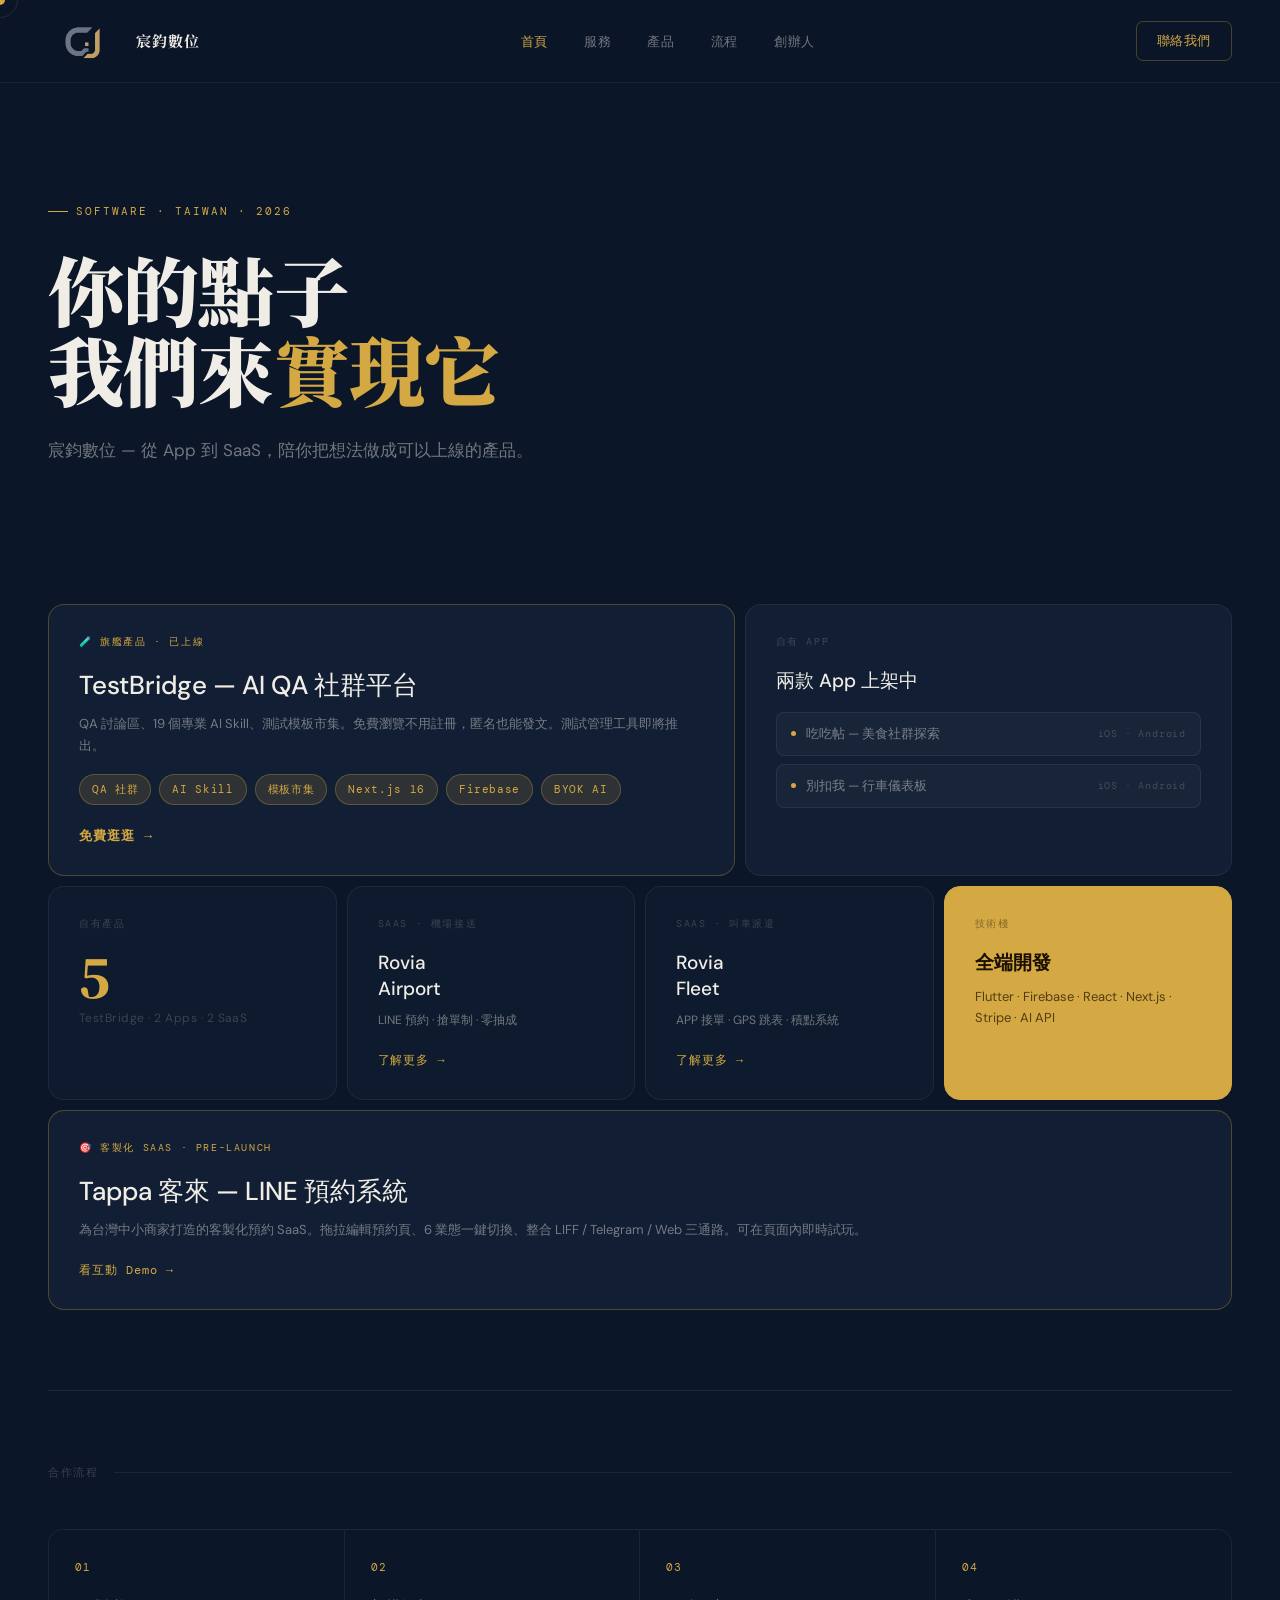
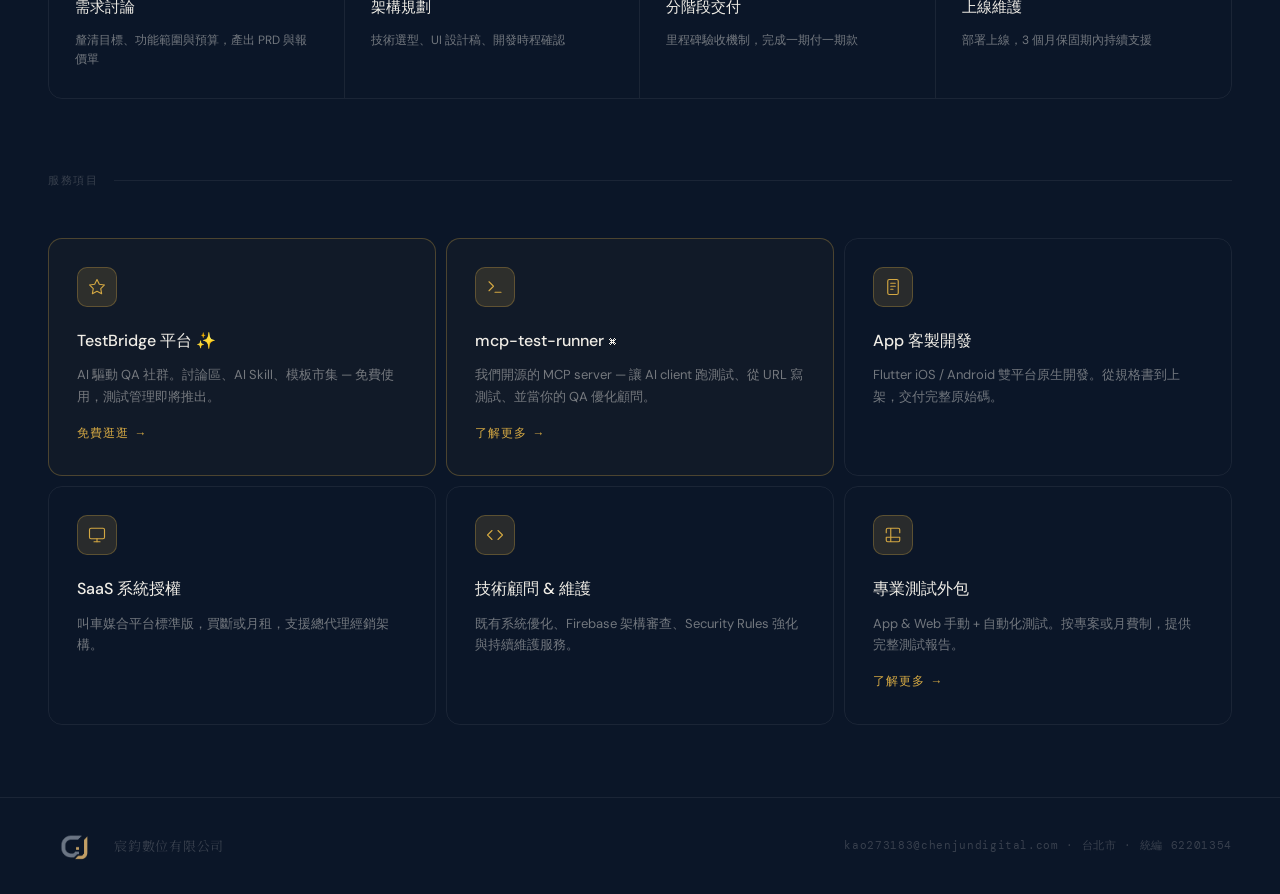
==== commit cbe57609: "Add Tappa landing page to portfolio - new tappa.html: pre-launch landing for Tappa 客來 (LINE 預約 SaaS)" ====
--- a/index.html
+++ b/index.html
@@ -232,6 +232,7 @@
     .bc4 { grid-column: span 3; background: var(--bg3); }
     .bc4b { grid-column: span 3; background: var(--bg3); }
     .bc5 { grid-column: span 3; background: var(--gold); border-color: var(--gold); }
+    .bc6 { grid-column: span 12; background: var(--bg2); }
     .bc5:hover { border-color: var(--gold); opacity: 0.95; }
 
     .bc5 .bcard-label { color: rgba(10,8,0,0.4); }
@@ -396,7 +397,7 @@
         justify-content: center;
       }
       .bento { padding: 0 20px 56px; grid-template-columns: 1fr; }
-      .bc1,.bc2,.bc3,.bc4,.bc4b,.bc5 { grid-column: span 1; }
+      .bc1,.bc2,.bc3,.bc4,.bc4b,.bc5,.bc6 { grid-column: span 1; }
       .process-section,.services-section { padding: 44px 20px; }
       .process-grid { grid-template-columns: 1fr; }
       .services-grid { grid-template-columns: 1fr; }
@@ -498,6 +499,13 @@
       <h3 style="color:#1A1000">全端開發</h3>
       <p style="color:rgba(26,16,0,0.7)">Flutter · Firebase · React · Next.js · Stripe · AI API</p>
     </div>
+
+    <a href="tappa.html" class="bcard bc6" style="text-decoration:none;display:block;cursor:none;border-color:var(--border-gold)">
+      <div class="bcard-label" style="color:var(--gold)">🎯 客製化 SaaS · Pre-launch</div>
+      <h3 style="font-size:26px">Tappa 客來 — LINE 預約系統</h3>
+      <p>為台灣中小商家打造的客製化預約 SaaS。拖拉編輯預約頁、6 業態一鍵切換、整合 LIFF / Telegram / Web 三通路。可在頁面內即時試玩。</p>
+      <div style="margin-top:20px;font-size:12px;color:var(--gold);font-family:var(--mono);letter-spacing:0.08em">看互動 Demo →</div>
+    </a>
 
   </div>
 
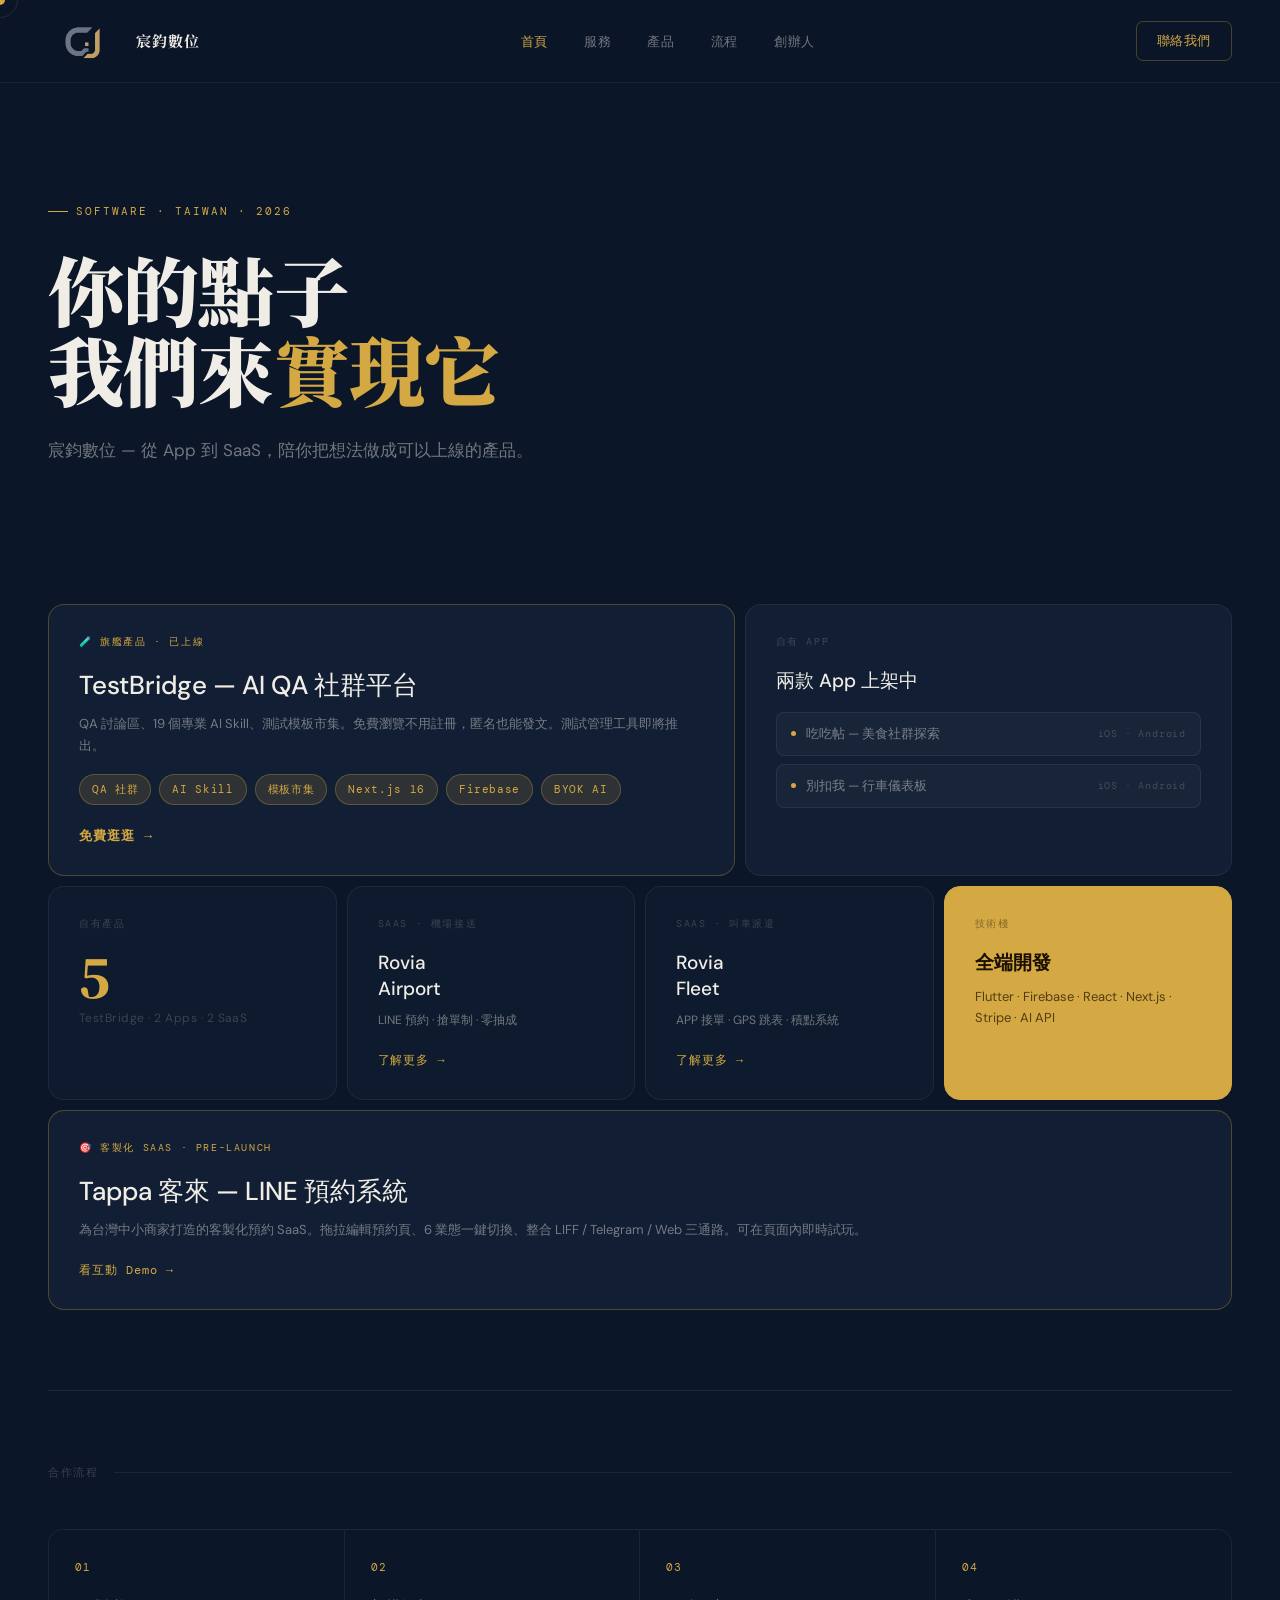
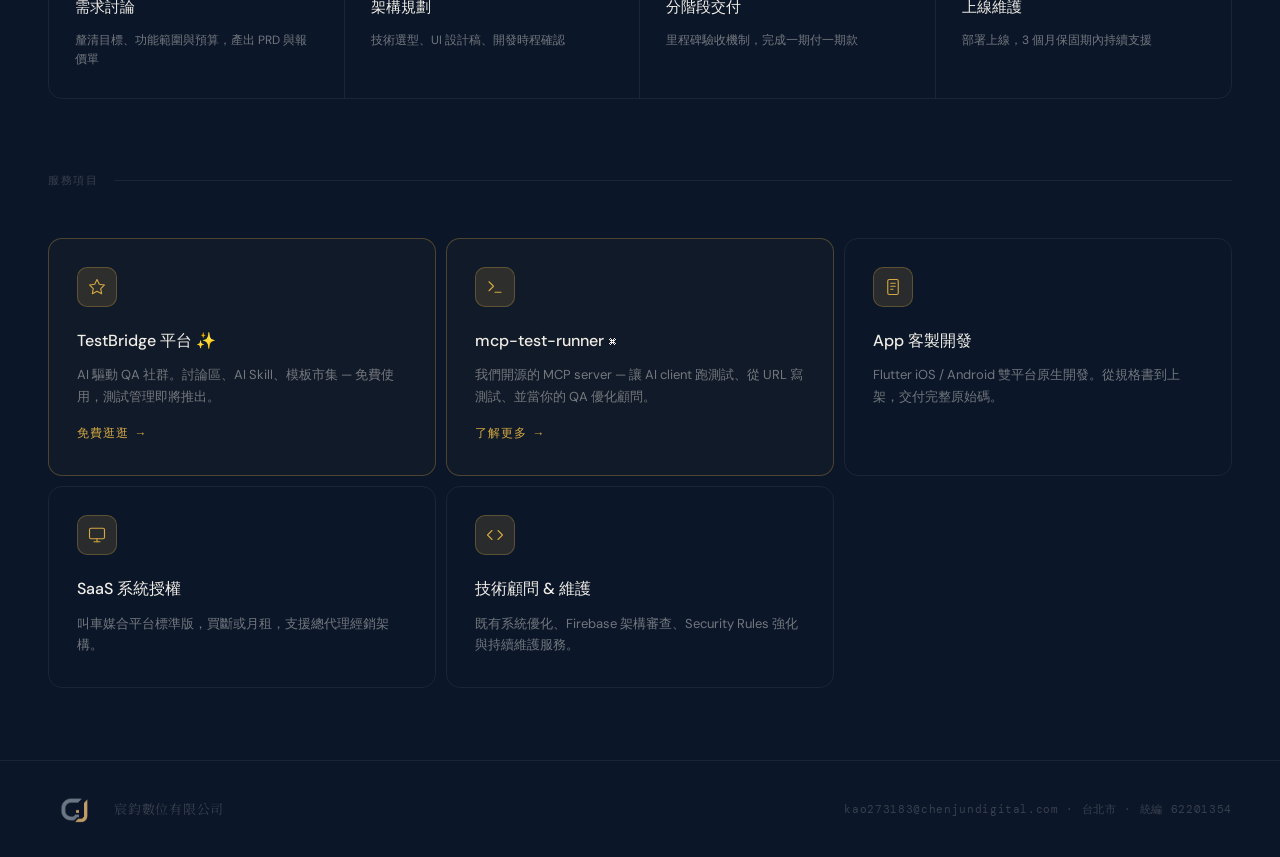
==== commit 134e6ea1: "Remove QA outsourcing service" ====
--- a/index.html
+++ b/index.html
@@ -5,15 +5,15 @@
   <link rel="icon" type="image/png" href="/favicon.png?v=20260512">
   <meta name="viewport" content="width=device-width, initial-scale=1.0">
   <title>宸鈞數位 — 你的點子，我們來實現</title>
-  <meta name="description" content="宸鈞數位是台灣軟體開發工作室，專注 Flutter、Firebase、React。App 客製開發、SaaS 系統授權、專業測試外包，一條龍服務。">
-  <meta name="keywords" content="宸鈞數位, Flutter開發, Firebase, App開發, SaaS, 軟體外包, 台灣軟體公司, 叫車系統, 測試外包">
+  <meta name="description" content="宸鈞數位是台灣軟體開發工作室，專注 Flutter、Firebase、React。App 客製開發、SaaS 系統授權，一條龍服務。">
+  <meta name="keywords" content="宸鈞數位, Flutter開發, Firebase, App開發, SaaS, 軟體外包, 台灣軟體公司, 叫車系統">
   <meta name="author" content="宸鈞數位有限公司">
   <link rel="canonical" href="https://chenjundigital.com/">
 
   <meta property="og:type" content="website">
   <meta property="og:url" content="https://chenjundigital.com/">
   <meta property="og:title" content="宸鈞數位 — 你的點子，我們來實現">
-  <meta property="og:description" content="台灣軟體開發工作室。Flutter App、Firebase 後端、SaaS 系統授權、專業測試外包。">
+  <meta property="og:description" content="台灣軟體開發工作室。Flutter App、Firebase 後端、SaaS 系統授權。">
   <meta property="og:image" content="https://chenjundigital.com/og-image.png">
   <meta property="og:locale" content="zh_TW">
   <meta property="og:site_name" content="宸鈞數位">
@@ -23,7 +23,6 @@
   <meta name="twitter:title" content="宸鈞數位 — 你的點子，我們來實現">
   <meta name="twitter:description" content="台灣軟體開發工作室。Flutter App、Firebase 後端、SaaS 系統授權。">
   <meta name="twitter:image" content="https://chenjundigital.com/og-image.png">
-
   <script type="application/ld+json">
   {
     "@context": "https://schema.org",
@@ -582,14 +581,6 @@
         <h4>技術顧問 & 維護</h4>
         <p>既有系統優化、Firebase 架構審查、Security Rules 強化與持續維護服務。</p>
       </div>
-      <a href="testing.html" class="scard" style="text-decoration:none;cursor:none">
-        <div class="scard-icon">
-          <svg viewBox="0 0 24 24"><path d="M9 3H5a2 2 0 0 0-2 2v4m6-6h10a2 2 0 0 1 2 2v4M9 3v18m0 0h10a2 2 0 0 0 2-2v-4M9 21H5a2 2 0 0 1-2-2v-4m0 0h18"/></svg>
-        </div>
-        <h4>專業測試外包</h4>
-        <p>App & Web 手動 + 自動化測試。按專案或月費制，提供完整測試報告。</p>
-        <div style="margin-top:16px;font-size:12px;color:var(--gold);font-family:var(--mono);letter-spacing:.08em">了解更多 →</div>
-      </a>
     </div>
   </section>
 
